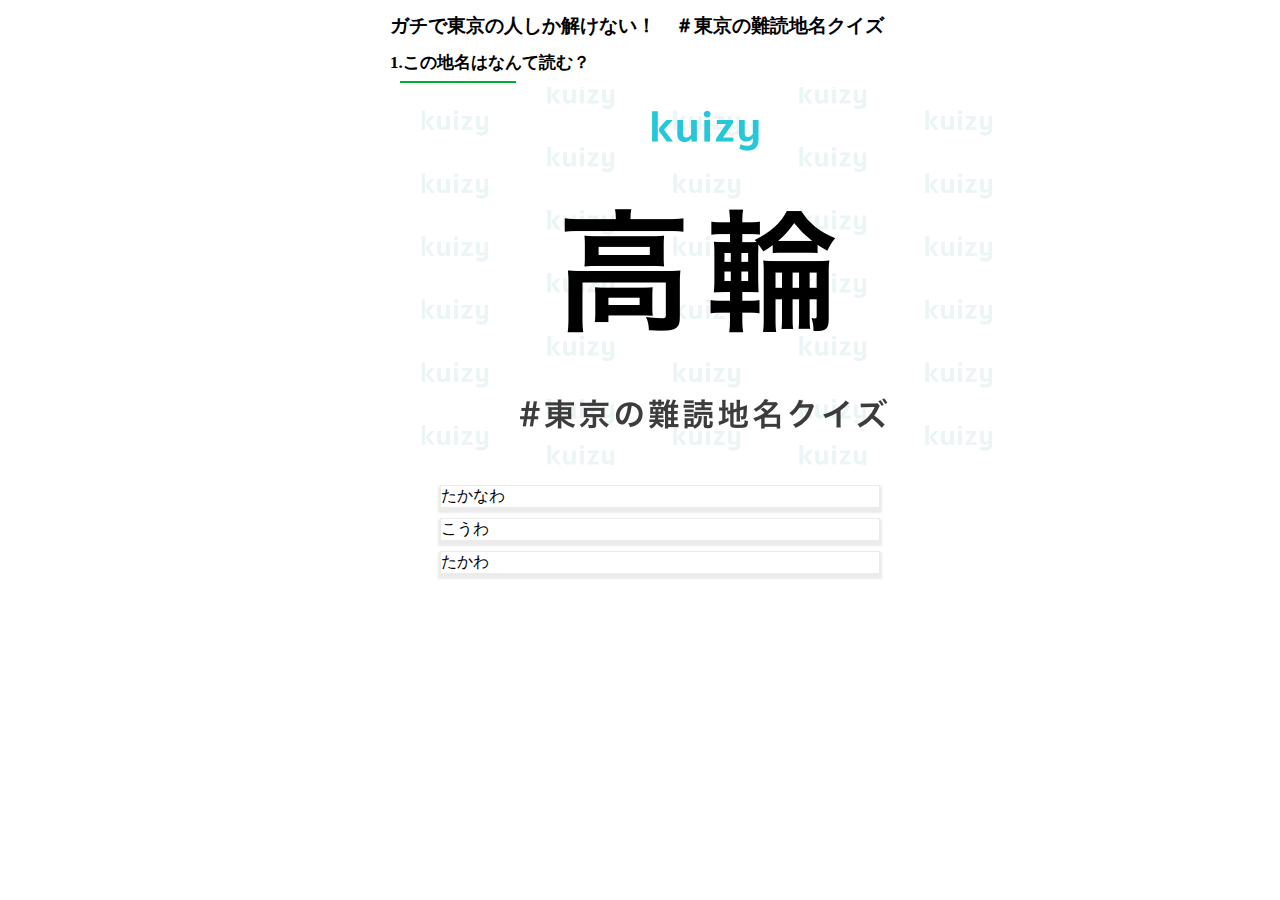
==== index.html @ 01a584f8 "first commit" ====
<!DOCTYPE html>
<html lang="ja">
<head>
    <meta charset="UTF-8">
    <meta http-equiv="X-UA-Compatible" content="IE=edge">
    <meta name="viewport" content="width=device-width, initial-scale=1.0">
    <link rel="stylesheet" href="style.css">
    <title>quizy</title>
</head>
<body>
    <div class="wrapper">
        <h1 class="site_title">ガチで東京の人しか解けない！　＃東京の難読地名クイズ</h1>
        <div class="content">
          <h2 class="title">1.この地名はなんて読む？</h2>
          <img src="image/高輪.png" alt="高輪">
          <ul class="choices">
              <li class="choice">たかなわ</li>
              <li class="choice">こうわ</li>
              <li class="choice">たかわ</li>
          </ul>
    </div>
</div>
</body>
</html>
---- style.css ----
.choices{
    list-style: none;
}
.wrapper {
    max-width: 500px;
        margin: 0 auto;
    }
    .choice{
        border: 1px solid #ebebeb;
        margin: 10px;
        box-shadow: 0 3px 2px 2px #ebebeb; 
        cursor: pointer;
    }
.site_title{
    font-size: 19px;
}
.title{
    position: relative;
    /* text-decoration: underline;
    text-decoration-color: green; */
    font-size: 17px;
    line-height: 20px;
    font-weight: 600;
    /* display: inline-block;
    border-bottom: solid 4px green; */
}
.title::after{
    position: absolute;
    display: inline-block;
    width: 87pt;
    height: 2px;
    background-color: #00ab36;
    content: '';
    bottom: -10px;
    left: calc(13% - 55px);
}
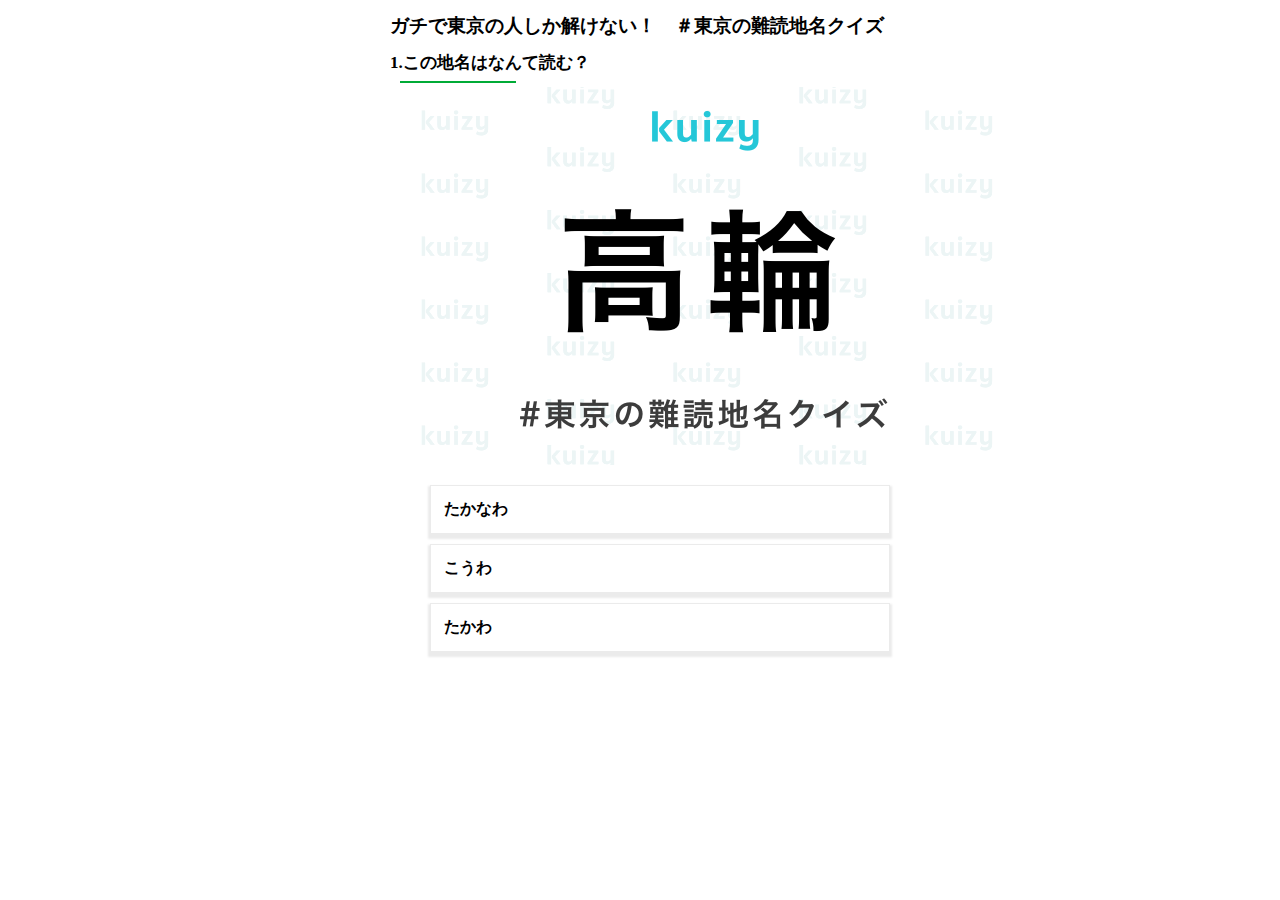
==== commit 3b922b86: "選択肢を押したら色が変わって回答ボックスを表示する" ====
--- a/index.html
+++ b/index.html
@@ -1,5 +1,6 @@
 <!DOCTYPE html>
 <html lang="ja">
+
 <head>
     <meta charset="UTF-8">
     <meta http-equiv="X-UA-Compatible" content="IE=edge">
@@ -7,18 +8,29 @@
     <link rel="stylesheet" href="style.css">
     <title>quizy</title>
 </head>
+
 <body>
     <div class="wrapper">
         <h1 class="site_title">ガチで東京の人しか解けない！　＃東京の難読地名クイズ</h1>
         <div class="content">
-          <h2 class="title">1.この地名はなんて読む？</h2>
-          <img src="image/高輪.png" alt="高輪">
-          <ul class="choices">
-              <li class="choice">たかなわ</li>
-              <li class="choice">こうわ</li>
-              <li class="choice">たかわ</li>
-          </ul>
+            <h2 class="title">1.この地名はなんて読む？</h2>
+            <img src="image/高輪.png" alt="高輪">
+            <ul class="choices">
+                <li class="choice" id="true-choice">たかなわ</li>
+                <li class="choice" id="wrong-choice">こうわ</li>
+                <li class="choice" id="wrong-choice">たかわ</li>
+            </ul>
+        </div>
+        <div class="quiz-result" class="result-true" id="result-true">
+            <p class="answer-title-true">正解！</p>
+            <p class="answer-p">正解は「たかなわ」です！</p>
+        </div>
+        <div class="quiz-result" id="result-false">
+            <p class="answer-title-false">不正解！</ｐ>
+            <p class="answer-p">正解は「たかなわ」です！</p>
+        </div>
     </div>
-</div>
+    <script src="./index.js"></script>
 </body>
+
 </html>--- a/style.css
+++ b/style.css
@@ -6,10 +6,13 @@
         margin: 0 auto;
     }
     .choice{
+        display: block;
         border: 1px solid #ebebeb;
-        margin: 10px;
+        margin: 10px 0;
+        padding: 13px;
         box-shadow: 0 3px 2px 2px #ebebeb; 
         cursor: pointer;
+        font-weight: 600;
     }
 .site_title{
     font-size: 19px;
@@ -34,3 +37,43 @@
     bottom: -10px;
     left: calc(13% - 55px);
 }
+.quiz-result{
+    display: none;
+    /* border: solid; */
+    background-color: #f5f5f5;
+    padding: 17px;
+    width: 500px;
+
+}
+.button1{
+    background-color: #287def;
+    color: white;
+}
+.result-true{
+    display: block;
+}
+.answer-title-true{
+    font-size: 1pc;
+    line-height: 20px;
+    font-weight: 600;
+    padding-bottom: 3px;
+    margin-bottom: 10px;
+    border-bottom: 3px solid #287dff;
+    display: inline-block;
+}
+.button2{
+    background-color: #ff5128;
+    color: white;
+}
+.result-false{
+    display: block;
+}
+.answer-title-false{
+    font-size: 1pc;
+    line-height: 20px;
+    font-weight: 600;
+    padding-bottom: 3px;
+    margin-bottom: 10px;
+    border-bottom: 3px solid #ff5128;
+    display: inline-block;
+}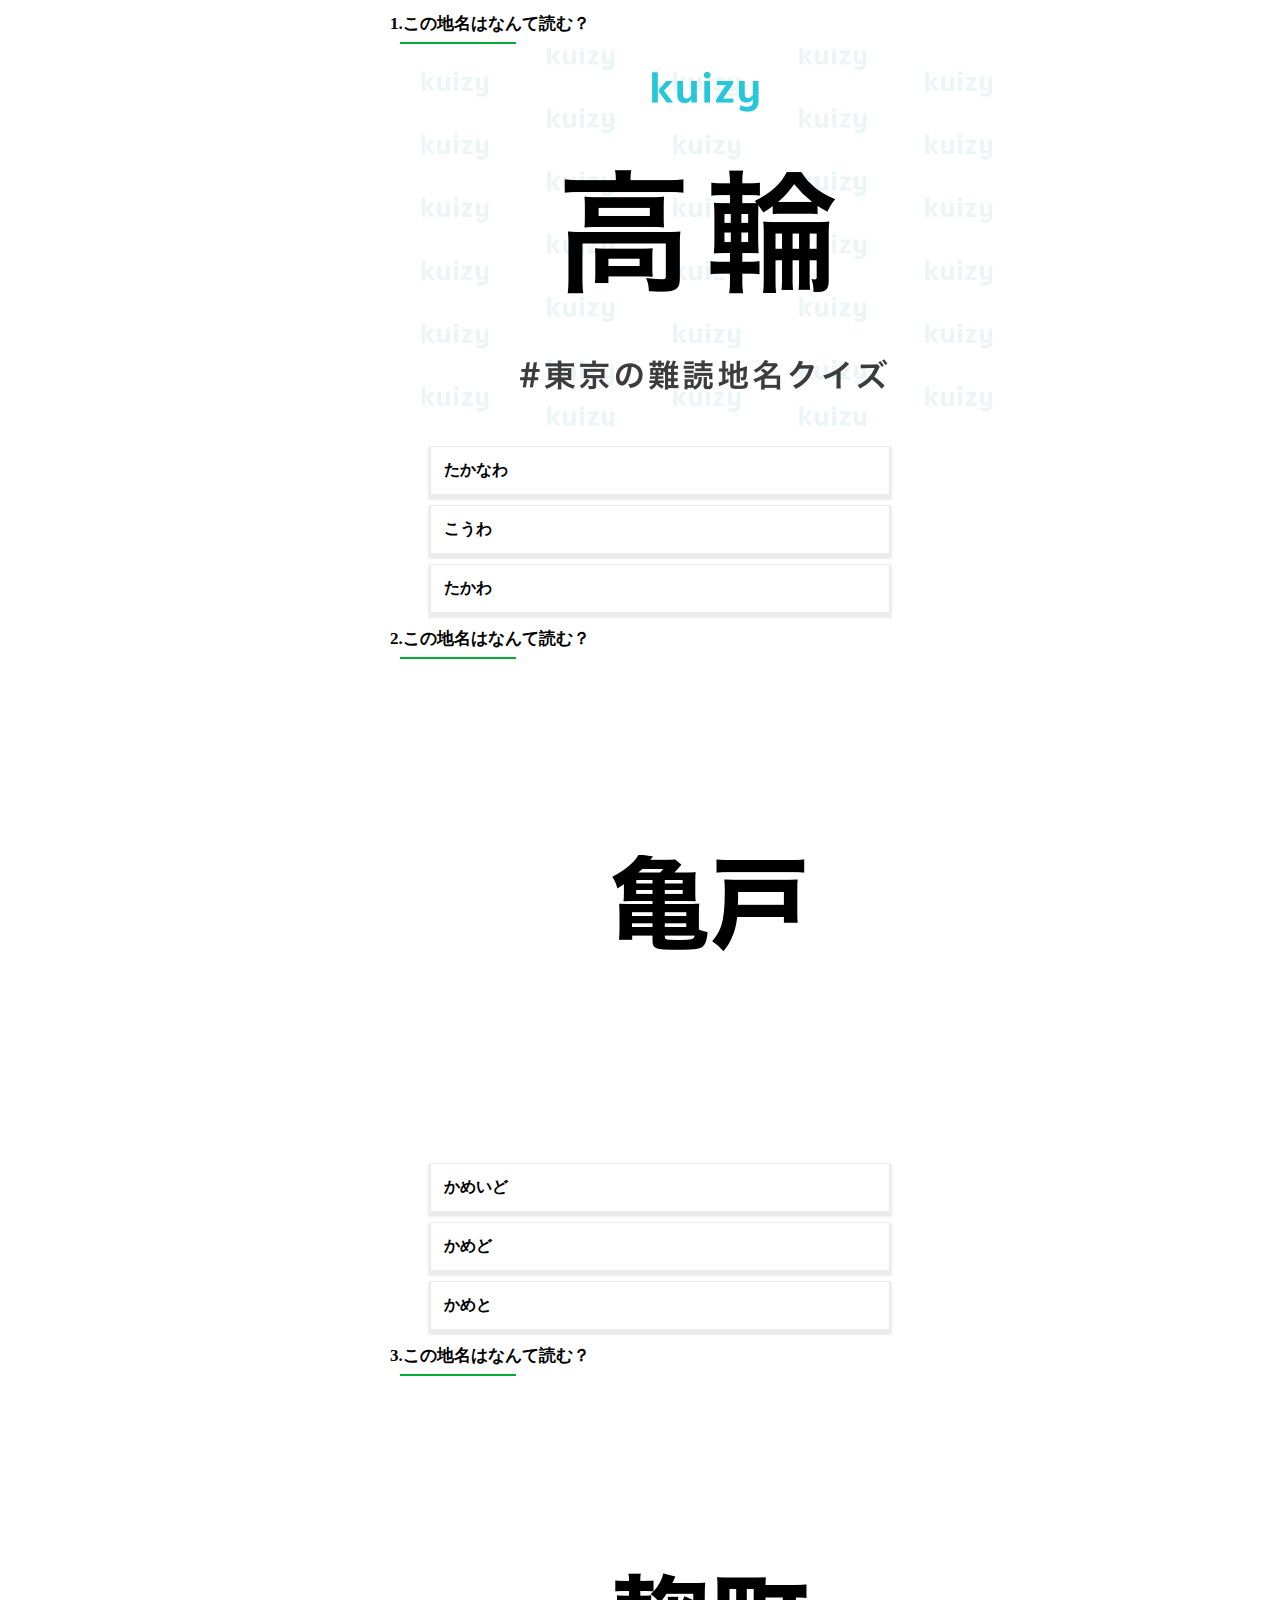
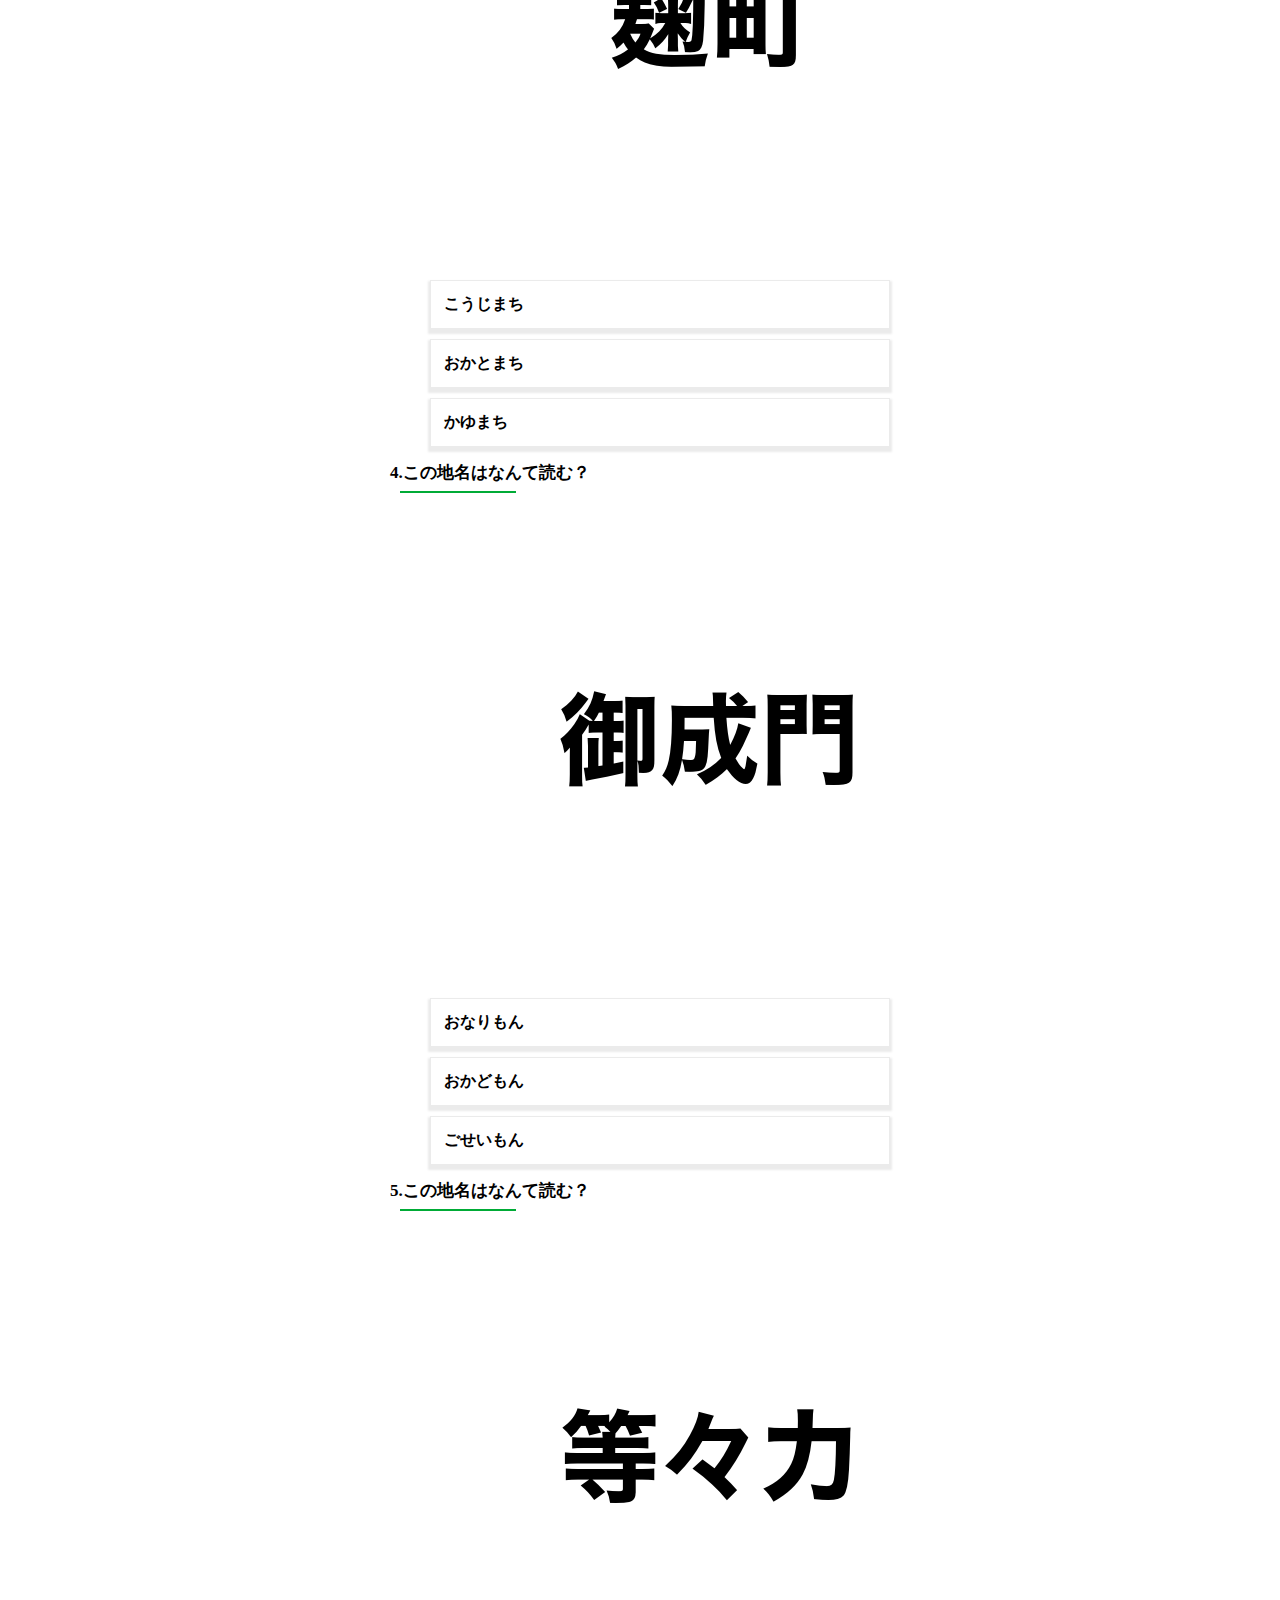
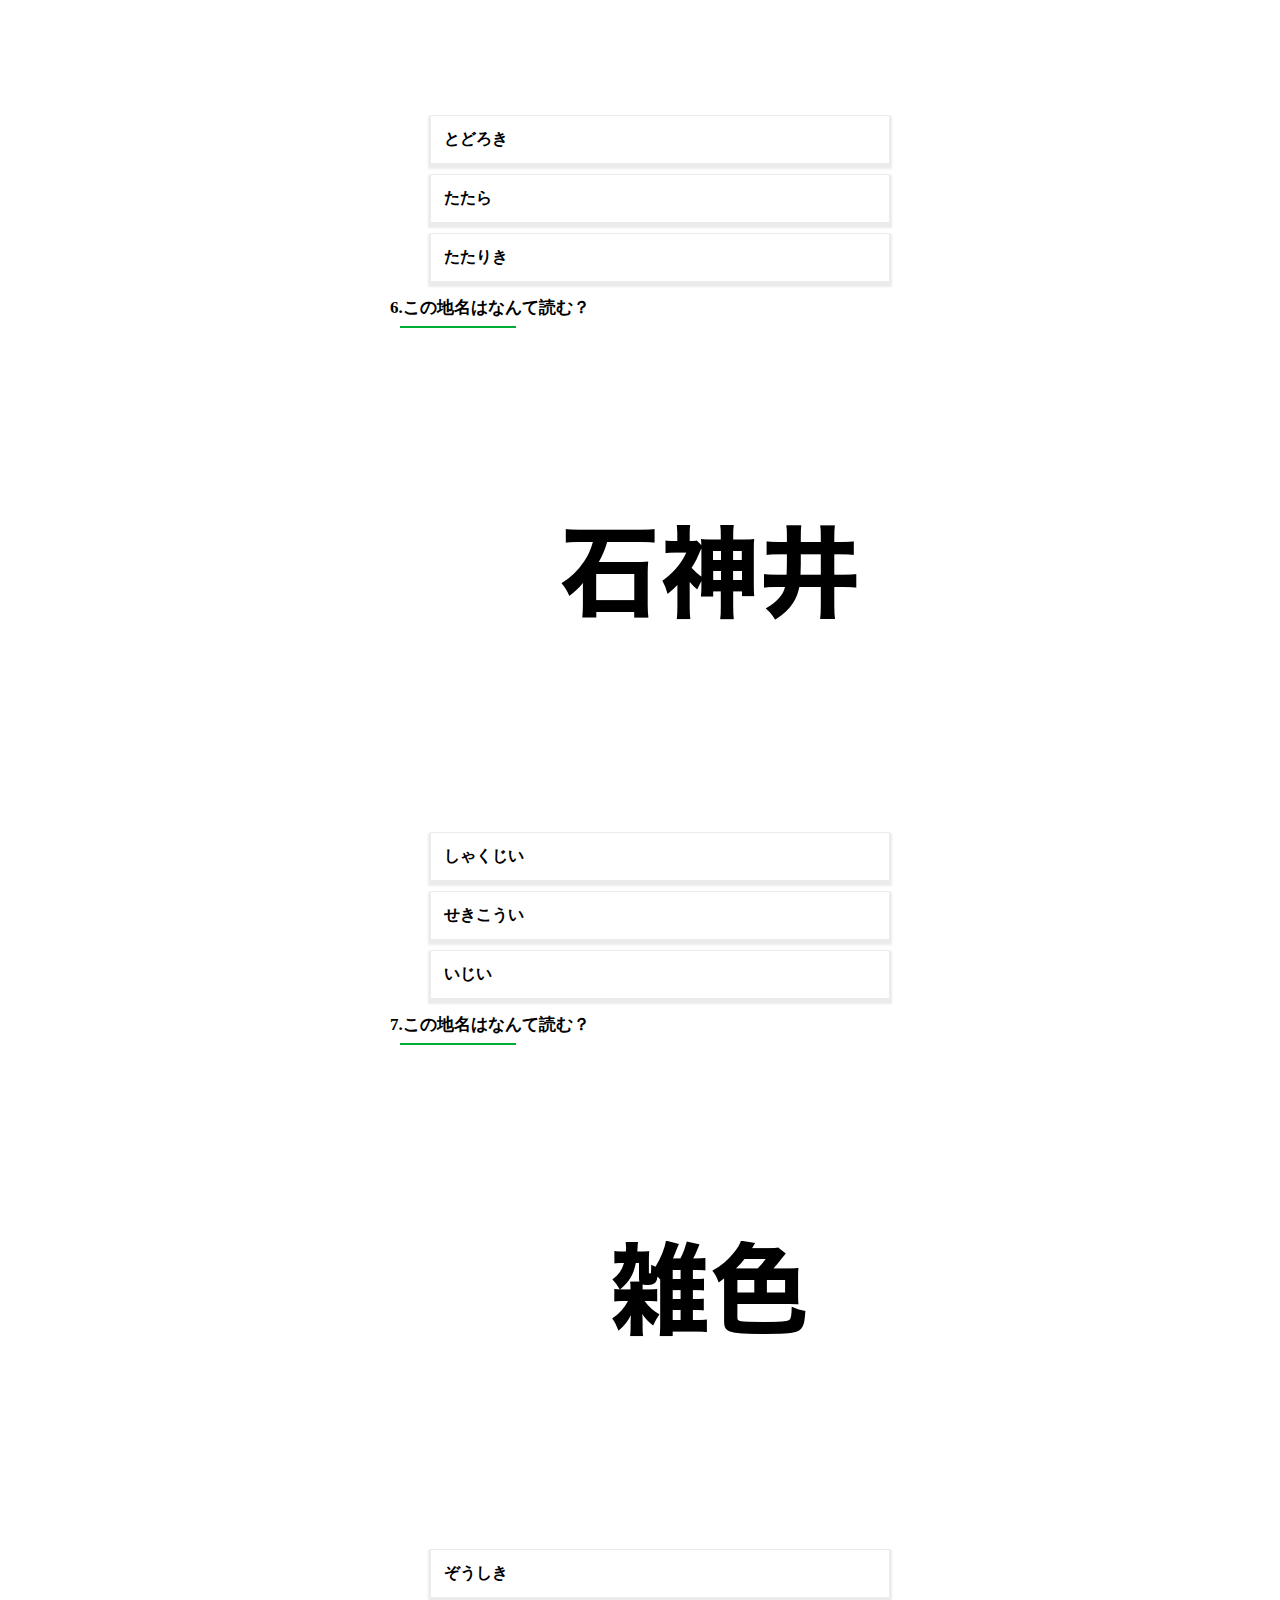
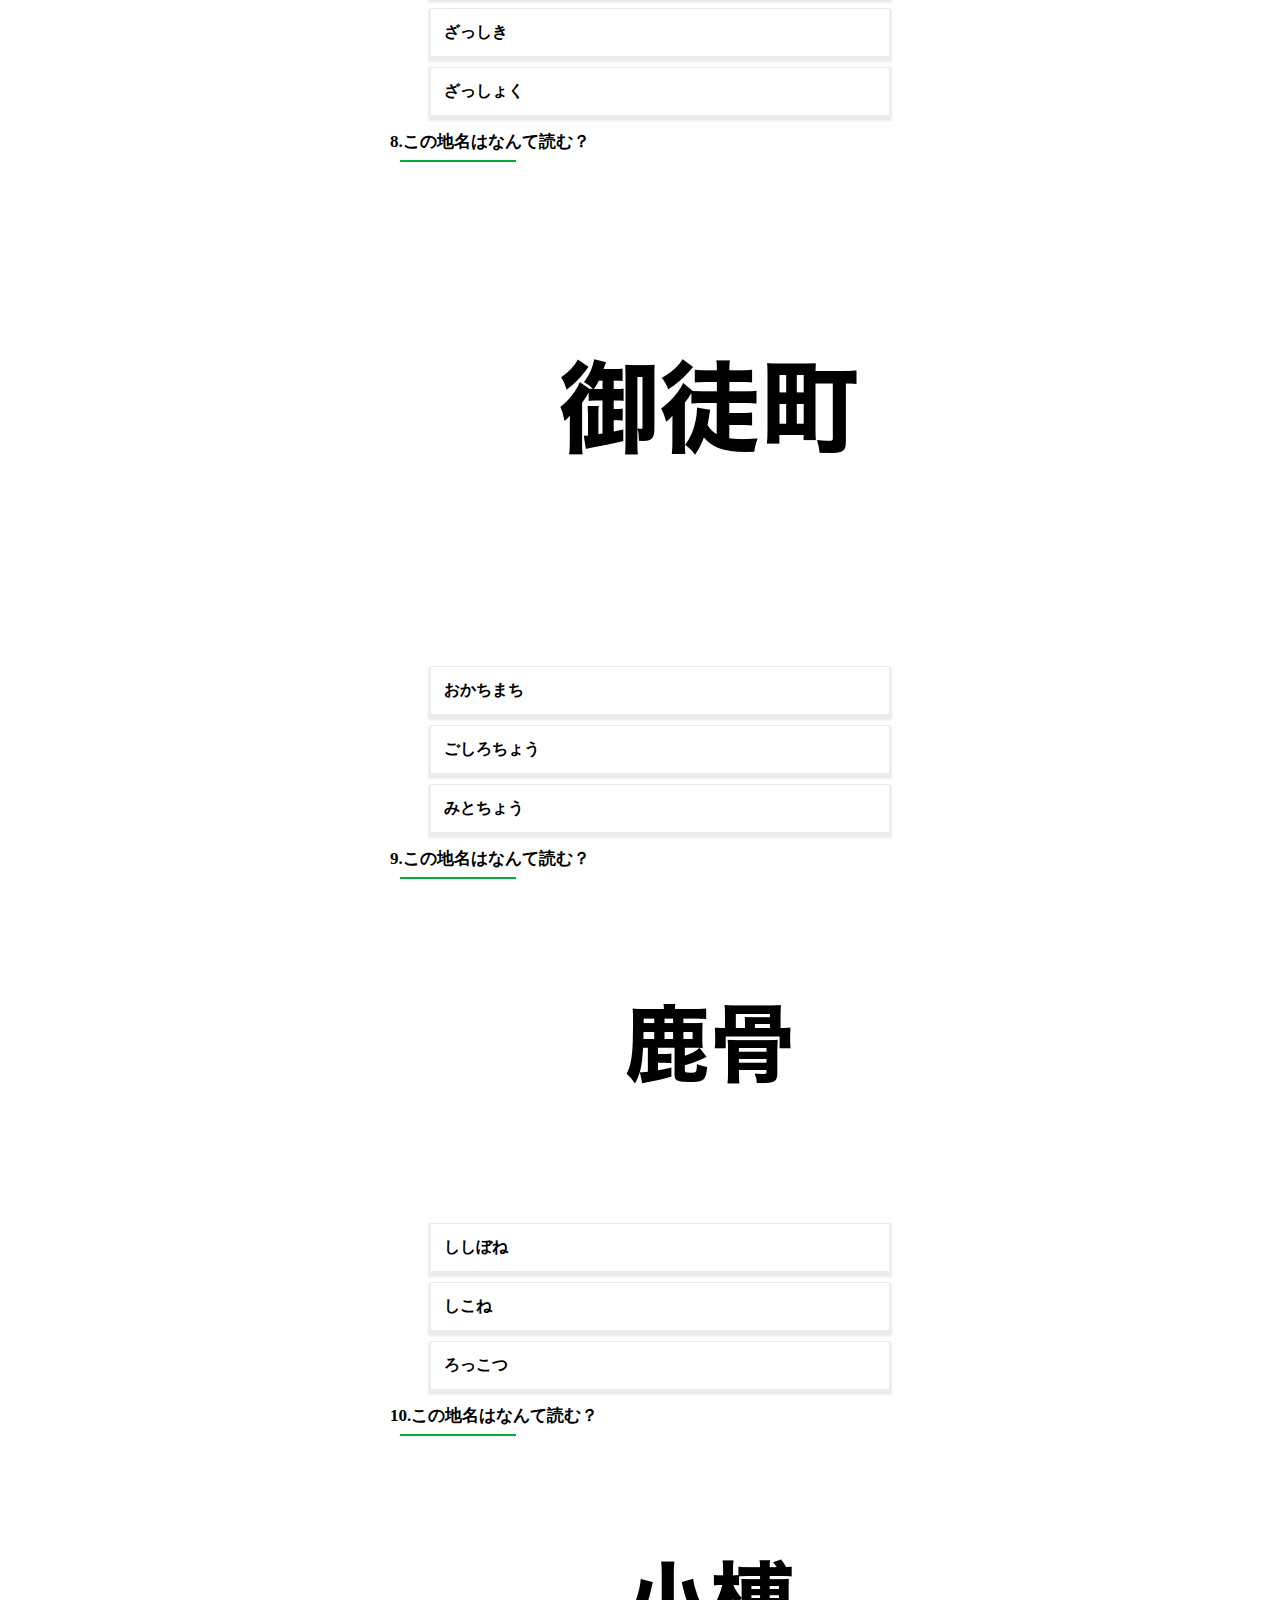
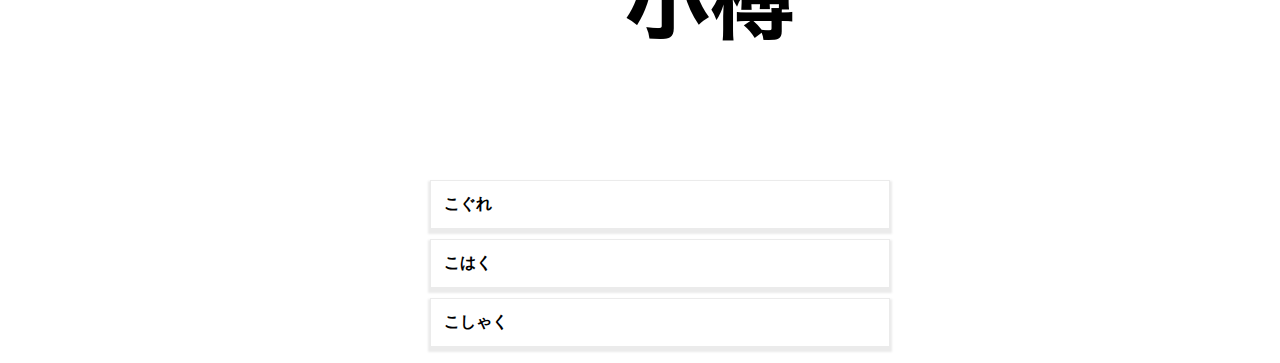
==== commit a51c78fd: "問題の複製" ====
--- a/index.html
+++ b/index.html
@@ -10,15 +10,15 @@
 </head>
 
 <body>
-    <div class="wrapper">
+    <!-- <div class="wrapper">
         <h1 class="site_title">ガチで東京の人しか解けない！　＃東京の難読地名クイズ</h1>
-        <div class="content">
+        <div class="content" id="contentArea1">
             <h2 class="title">1.この地名はなんて読む？</h2>
             <img src="image/高輪.png" alt="高輪">
-            <ul class="choices">
+            <ul class="choices" id="choices">
                 <li class="choice" id="true-choice">たかなわ</li>
-                <li class="choice" id="wrong-choice">こうわ</li>
-                <li class="choice" id="wrong-choice">たかわ</li>
+                <li class="choice" id="wrong-choice1">こうわ</li>
+                <li class="choice" id="wrong-choice2">たかわ</li>
             </ul>
         </div>
         <div class="quiz-result" class="result-true" id="result-true">
@@ -29,7 +29,10 @@
             <p class="answer-title-false">不正解！</ｐ>
             <p class="answer-p">正解は「たかなわ」です！</p>
         </div>
-    </div>
+    </div> -->
+    <div id="loop" class="loop"></div>
+
+
     <script src="./index.js"></script>
 </body>
 
--- a/style.css
+++ b/style.css
@@ -49,6 +49,7 @@
     background-color: #287def;
     color: white;
 }
+
 .result-true{
     display: block;
 }
@@ -65,6 +66,7 @@
     background-color: #ff5128;
     color: white;
 }
+
 .result-false{
     display: block;
 }
@@ -76,4 +78,11 @@
     margin-bottom: 10px;
     border-bottom: 3px solid #ff5128;
     display: inline-block;
+}
+.unClick{
+    pointer-events: none;
+}
+.loop{
+    max-width: 500px;
+    margin: 0 auto;
 }